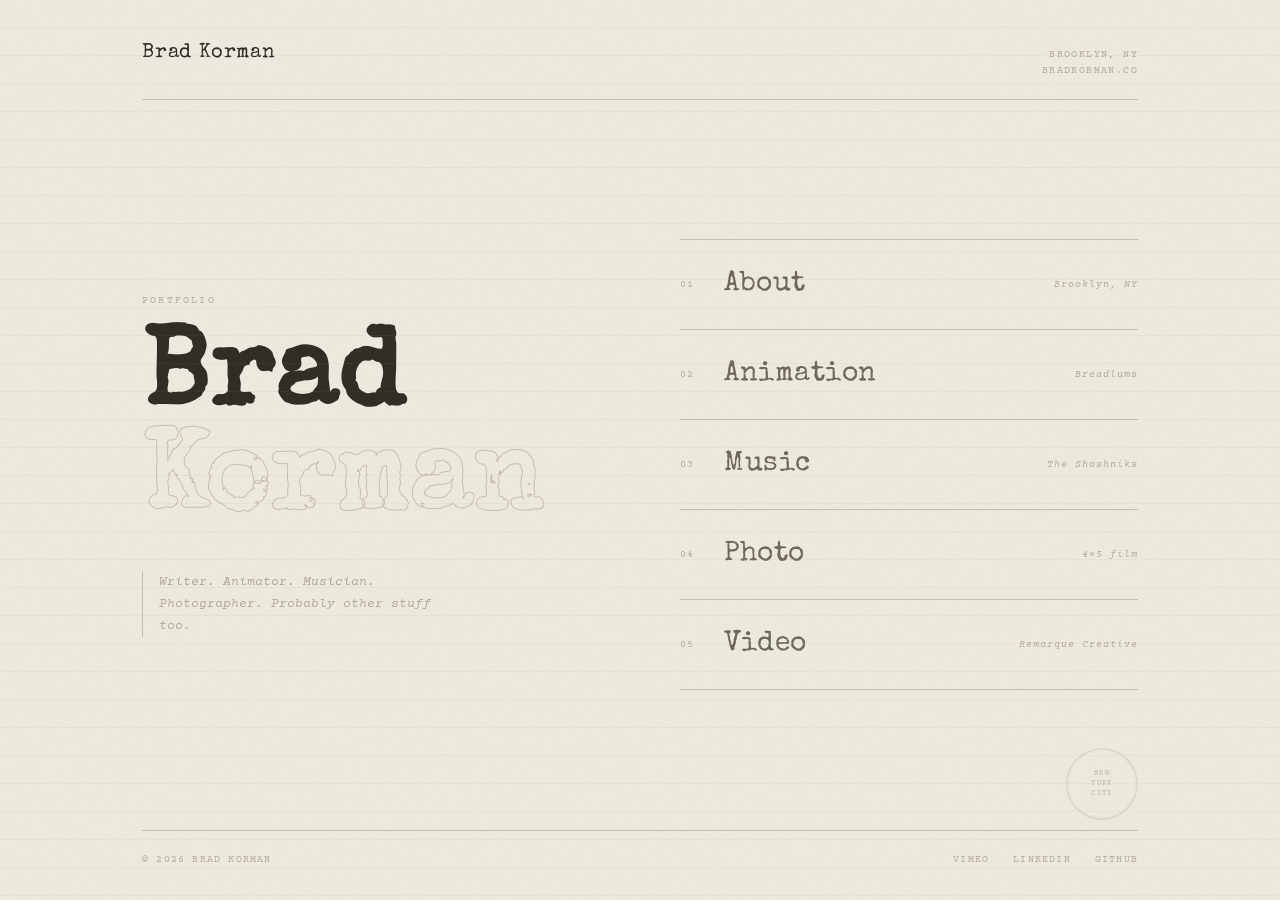
==== index.html @ 0c5d9c8d "site refresh" ====
<!DOCTYPE html>
<html lang="en">
<head>
  <meta charset="UTF-8">
  <meta name="viewport" content="width=device-width, initial-scale=1.0">
  <meta name="description" content="Brad Korman — Writer, animator, musician, and photographer based in Brooklyn, NY.">
  <title>Brad Korman</title>
  <link rel="preconnect" href="https://fonts.googleapis.com">
  <link rel="preconnect" href="https://fonts.gstatic.com" crossorigin>
  <link href="https://fonts.googleapis.com/css2?family=Special+Elite&family=Courier+Prime:ital,wght@0,400;0,700;1,400&display=swap" rel="stylesheet">
  <link rel="stylesheet" href="style.css">
  <style>
    /* Homepage-specific styles */
    main {
      display: grid;
      grid-template-columns: 1fr 1fr;
      gap: 80px;
      align-items: center;
      padding: 72px 0;
    }

    /* Large display name */
    .headline {
      font-family: 'Special Elite', cursive;
      font-size: clamp(64px, 9vw, 110px);
      line-height: 0.95;
      color: var(--ink);
      letter-spacing: 0.01em;
      margin-bottom: 32px;
    }

    /* Outlined "ghost" version of last name */
    .headline .ghost {
      display: block;
      color: transparent;
      -webkit-text-stroke: 1px var(--rule);
    }

    .eyebrow {
      font-size: 10px;
      letter-spacing: 0.22em;
      color: var(--ink-faint);
      text-transform: uppercase;
      margin-bottom: 20px;
      display: block;
    }

    /* Short tagline beneath the name */
    .tagline {
      font-size: 13px;
      color: var(--ink-faint);
      font-style: italic;
      line-height: 1.7;
      max-width: 320px;
      border-left: 1px solid var(--rule);
      padding-left: 16px;
    }

    /* Navigation list — right column */
    .nav-list {
      list-style: none;
      border-top: 1px solid var(--rule);
    }

    .nav-list li {
      border-bottom: 1px solid var(--rule);
    }

    .nav-list a {
      display: grid;
      grid-template-columns: 28px 1fr auto;
      align-items: center;
      gap: 16px;
      padding: 20px 0;
      text-decoration: none;
      transition: padding-left 0.2s ease;
    }

    .nav-list a:hover {
      padding-left: 6px;
    }

    .nav-list a:hover .nav-label {
      color: var(--ink);
    }

    .nav-num {
      font-size: 10px;
      letter-spacing: 0.12em;
      color: var(--ink-faint);
    }

    .nav-label {
      font-family: 'Special Elite', cursive;
      font-size: 28px;
      color: var(--ink-mid);
      letter-spacing: 0.02em;
      transition: color 0.15s;
    }

    .nav-desc {
      font-size: 10px;
      letter-spacing: 0.1em;
      color: var(--ink-faint);
      font-style: italic;
      text-align: right;
    }

    /* Small decorative stamp — bottom right */
    .stamp {
      position: absolute;
      bottom: 80px;
      right: 52px;
      width: 72px;
      height: 72px;
      border: 2px solid var(--rule);
      border-radius: 50%;
      display: flex;
      flex-direction: column;
      align-items: center;
      justify-content: center;
      gap: 2px;
      opacity: 0.4;
      pointer-events: none;
    }

    .stamp-text {
      font-size: 7px;
      letter-spacing: 0.18em;
      text-transform: uppercase;
      color: var(--ink-mid);
      text-align: center;
      line-height: 1.4;
    }
  </style>
</head>
<body>
  <div class="page">
    <header>
      <a href="index.html" class="site-id">Brad Korman</a>
      <div class="header-tag">
        Brooklyn, NY<br>
        bradkorman.co
      </div>
    </header>

    <main class="fadein">
      <!-- Left: name + tagline -->
      <div>
        <span class="eyebrow">Portfolio</span>
        <h1 class="headline">
          <span>Brad</span>
          <span class="ghost">Korman</span>
        </h1>
        <p class="tagline">Writer. Animator. Musician.<br>Photographer. Probably other stuff too.</p>
      </div>

      <!-- Right: section navigation -->
      <nav aria-label="Main navigation">
        <ul class="nav-list">
          <li>
            <a href="about.html">
              <span class="nav-num">01</span>
              <span class="nav-label">About</span>
              <span class="nav-desc">Brooklyn, NY</span>
            </a>
          </li>
          <li>
            <a href="animation.html">
              <span class="nav-num">02</span>
              <span class="nav-label">Animation</span>
              <span class="nav-desc">Breadlums</span>
            </a>
          </li>
          <li>
            <a href="music.html">
              <span class="nav-num">03</span>
              <span class="nav-label">Music</span>
              <span class="nav-desc">The Shashniks</span>
            </a>
          </li>
          <li>
            <a href="photo.html">
              <span class="nav-num">04</span>
              <span class="nav-label">Photo</span>
              <span class="nav-desc">4×5 film</span>
            </a>
          </li>
          <li>
            <a href="video.html">
              <span class="nav-num">05</span>
              <span class="nav-label">Video</span>
              <span class="nav-desc">Remarque Creative</span>
            </a>
          </li>
        </ul>
      </nav>
    </main>

    <!-- Decorative stamp -->
    <div class="stamp" aria-hidden="true">
      <span class="stamp-text">New<br>York<br>City</span>
    </div>

    <footer>
      <span class="footer-left">© 2026 Brad Korman</span>
      <div class="footer-links">
        <a href="https://vimeo.com/remarquecreative" target="_blank">Vimeo</a>
        <a href="https://www.linkedin.com/in/brad-korman/" target="_blank">LinkedIn</a>
        <a href="https://github.com/MadNeat-O" target="_blank">GitHub</a>
      </div>
    </footer>
  </div>
</body>
</html>
---- style.css ----
/* ============================================================
   Brad Korman — bradkorman.co
   Shared stylesheet for all pages
   Fonts: Special Elite (display), Courier Prime (body)
   ============================================================ */

/* --- Reset --- */
*, *::before, *::after {
  box-sizing: border-box;
  margin: 0;
  padding: 0;
}

/* --- Variables --- */
:root {
  --bg:       #f0ebe0;  /* warm paper background */
  --ink:      #2a2620;  /* near-black ink */
  --ink-mid:  #6b6458;  /* mid-tone ink */
  --ink-faint:#b0a898;  /* faint/muted ink */
  --rule:     #c8bfad;  /* borders and rules */
}

/* --- Base --- */
html, body {
  min-height: 100%;
  background: var(--bg);
  color: var(--ink);
  font-family: 'Courier Prime', monospace;
  font-size: 14px;
  line-height: 1.75;
}

/* Paper grain texture overlay */
body::before {
  content: '';
  position: fixed;
  inset: 0;
  background-image: url("data:image/svg+xml,%3Csvg xmlns='http://www.w3.org/2000/svg' width='300' height='300'%3E%3Cfilter id='paper'%3E%3CfeTurbulence type='fractalNoise' baseFrequency='0.65' numOctaves='6' stitchTiles='stitch'/%3E%3CfeColorMatrix type='saturate' values='0'/%3E%3C/filter%3E%3Crect width='300' height='300' filter='url(%23paper)' opacity='0.09'/%3E%3C/svg%3E");
  background-size: 300px 300px;
  pointer-events: none;
  z-index: 998;
}

/* Subtle ruled-paper lines */
body::after {
  content: '';
  position: fixed;
  inset: 0;
  background-image: repeating-linear-gradient(
    180deg,
    transparent 0px,
    transparent 27px,
    rgba(160,145,120,0.09) 27px,
    rgba(160,145,120,0.09) 28px
  );
  pointer-events: none;
  z-index: 997;
}

/* --- Page wrapper --- */
.page {
  min-height: 100vh;
  display: grid;
  grid-template-rows: auto 1fr auto;
  padding: 0 52px;
  max-width: 1100px;
  margin: 0 auto;
  position: relative;
}

/* --- Header --- */
header {
  padding: 36px 0 20px;
  display: flex;
  justify-content: space-between;
  align-items: baseline;
  border-bottom: 1px solid var(--rule);
}

.site-id {
  font-family: 'Special Elite', cursive;
  font-size: 20px;
  letter-spacing: 0.04em;
  color: var(--ink);
  text-decoration: none;
}

/* Top nav (interior pages) */
nav.top-nav {
  display: flex;
  gap: 28px;
}

nav.top-nav a {
  font-family: 'Courier Prime', monospace;
  font-size: 11px;
  letter-spacing: 0.12em;
  color: var(--ink-faint);
  text-decoration: none;
  text-transform: uppercase;
  transition: color 0.15s;
}

nav.top-nav a:hover    { color: var(--ink-mid); }
nav.top-nav a.active   { color: var(--ink); border-bottom: 1px solid var(--ink); padding-bottom: 1px; }

/* Header tag (homepage) */
.header-tag {
  font-size: 10px;
  letter-spacing: 0.14em;
  color: var(--ink-faint);
  text-transform: uppercase;
  text-align: right;
  line-height: 1.6;
}

/* --- Footer --- */
footer {
  padding: 20px 0 32px;
  border-top: 1px solid var(--rule);
  display: flex;
  justify-content: space-between;
  align-items: center;
}

.footer-left {
  font-size: 10px;
  letter-spacing: 0.12em;
  color: var(--ink-faint);
  text-transform: uppercase;
}

.footer-links {
  display: flex;
  gap: 24px;
}

.footer-links a {
  font-size: 10px;
  letter-spacing: 0.12em;
  color: var(--ink-faint);
  text-decoration: none;
  text-transform: uppercase;
  transition: color 0.15s;
}

.footer-links a:hover { color: var(--ink); }

/* --- Shared typography --- */
.page-label {
  font-size: 10px;
  letter-spacing: 0.2em;
  color: var(--ink-faint);
  text-transform: uppercase;
  margin-bottom: 40px;
  display: block;
}

.page-title {
  font-family: 'Special Elite', cursive;
  font-size: 48px;
  line-height: 1;
  color: var(--ink);
  letter-spacing: 0.01em;
}

/* --- Shared components --- */

/* Tags */
.tag {
  font-size: 9px;
  letter-spacing: 0.12em;
  text-transform: uppercase;
  color: var(--ink-mid);
  border: 1px solid var(--rule);
  padding: 3px 8px;
  font-family: 'Courier Prime', monospace;
}

/* External link with underline */
.visit-link {
  display: inline-flex;
  align-items: center;
  gap: 8px;
  font-size: 11px;
  letter-spacing: 0.15em;
  text-transform: uppercase;
  color: var(--ink);
  text-decoration: none;
  border-bottom: 1px solid var(--ink);
  padding-bottom: 2px;
  transition: color 0.15s, border-color 0.15s;
}

.visit-link:hover {
  color: var(--ink-mid);
  border-color: var(--ink-mid);
}

/* Page fade-in animation */
@keyframes fadein {
  from { opacity: 0; transform: translateY(8px); }
  to   { opacity: 1; transform: translateY(0); }
}

.fadein {
  animation: fadein 0.35s ease-out forwards;
}
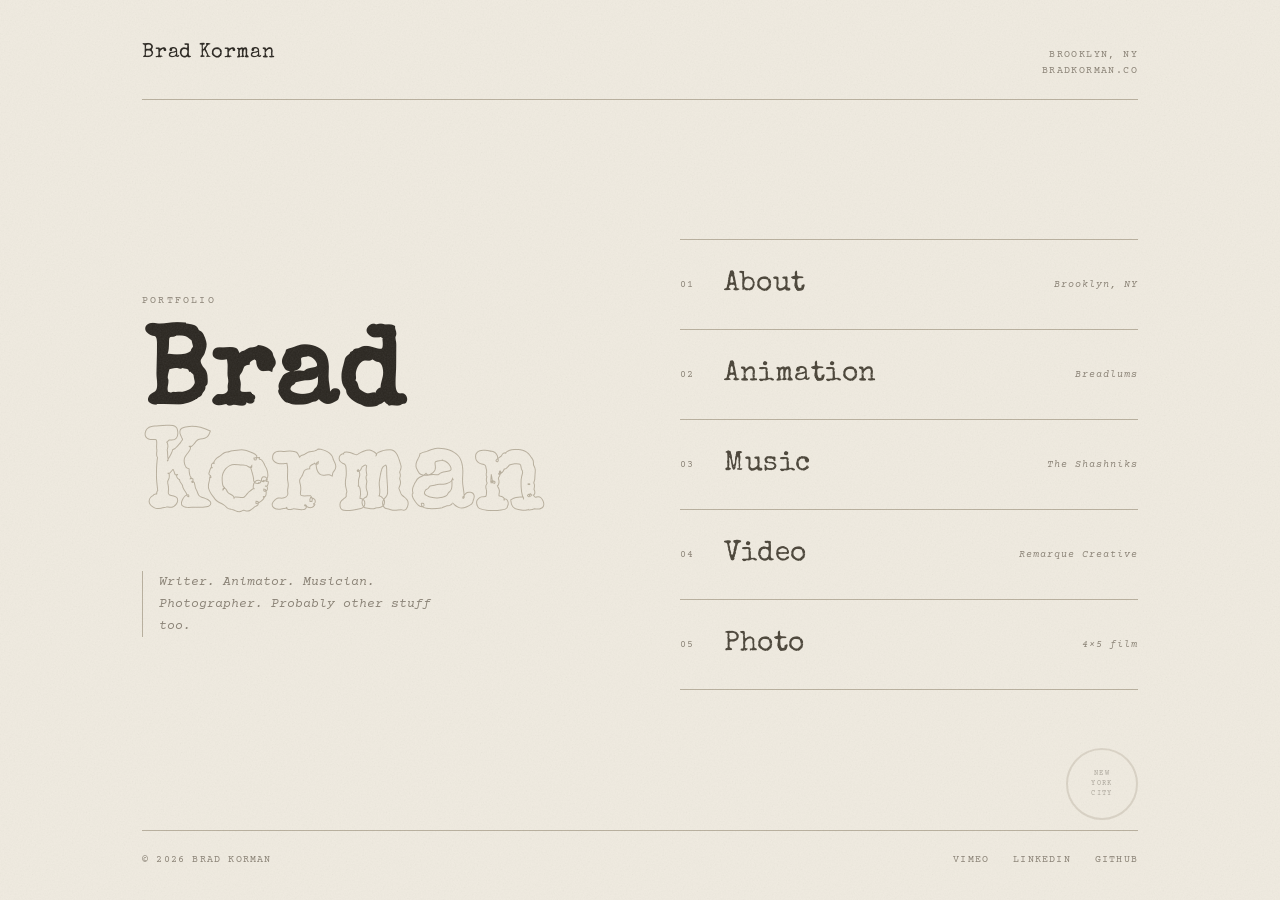
==== commit 591587c5: "updated video page and styles" ====
--- a/index.html
+++ b/index.html
@@ -144,7 +144,7 @@
       </div>
     </header>
 
-    <main class="fadein">
+    <main class="fadein home-main">
       <!-- Left: name + tagline -->
       <div>
         <span class="eyebrow">Portfolio</span>
@@ -180,17 +180,17 @@
             </a>
           </li>
           <li>
+            <a href="video.html">
+              <span class="nav-num">04</span>
+              <span class="nav-label">Video</span>
+              <span class="nav-desc">Remarque Creative</span>
+            </a>
+          </li>
+          <li>
             <a href="photo.html">
-              <span class="nav-num">04</span>
+              <span class="nav-num">05</span>
               <span class="nav-label">Photo</span>
               <span class="nav-desc">4×5 film</span>
-            </a>
-          </li>
-          <li>
-            <a href="video.html">
-              <span class="nav-num">05</span>
-              <span class="nav-label">Video</span>
-              <span class="nav-desc">Remarque Creative</span>
             </a>
           </li>
         </ul>
--- a/style.css
+++ b/style.css
@@ -15,9 +15,9 @@
 :root {
   --bg:       #f0ebe0;  /* warm paper background */
   --ink:      #2a2620;  /* near-black ink */
-  --ink-mid:  #6b6458;  /* mid-tone ink */
-  --ink-faint:#b0a898;  /* faint/muted ink */
-  --rule:     #c8bfad;  /* borders and rules */
+  --ink-mid:  #4a4438;  /* mid-tone ink — darker for contrast */
+  --ink-faint:#8a8275;  /* faint/muted ink — darker for contrast */
+  --rule:     #b8af9d;  /* borders and rules — slightly darker */
 }
 
 /* --- Base --- */
@@ -41,21 +41,7 @@
   z-index: 998;
 }
 
-/* Subtle ruled-paper lines */
-body::after {
-  content: '';
-  position: fixed;
-  inset: 0;
-  background-image: repeating-linear-gradient(
-    180deg,
-    transparent 0px,
-    transparent 27px,
-    rgba(160,145,120,0.09) 27px,
-    rgba(160,145,120,0.09) 28px
-  );
-  pointer-events: none;
-  z-index: 997;
-}
+/* Ruled lines removed */
 
 /* --- Page wrapper --- */
 .page {
@@ -206,3 +192,256 @@
 .fadein {
   animation: fadein 0.35s ease-out forwards;
 }
+
+/* ============================================================
+   RESPONSIVE — Mobile styles
+   Breakpoint: 768px and below
+   ============================================================ */
+
+@media (max-width: 768px) {
+
+  /* --- Page padding --- */
+  .page {
+    padding: 0 24px;
+  }
+
+  /* --- Header --- */
+  header {
+    padding: 24px 0 16px;
+    flex-direction: column;
+    gap: 16px;
+    align-items: flex-start;
+  }
+
+  /* Nav wraps and uses smaller text */
+  nav.top-nav {
+    gap: 16px;
+    flex-wrap: wrap;
+  }
+
+  nav.top-nav a {
+    font-size: 10px;
+    letter-spacing: 0.08em;
+  }
+
+  /* --- Page title --- */
+  .page-title {
+    font-size: 36px;
+  }
+
+  /* --- Footer --- */
+  footer {
+    flex-direction: column;
+    align-items: flex-start;
+    gap: 12px;
+    padding: 16px 0 28px;
+  }
+
+  .footer-links {
+    gap: 16px;
+  }
+}
+
+/* ============================================================
+   RESPONSIVE — Homepage (index.html)
+   ============================================================ */
+
+@media (max-width: 768px) {
+
+  /* Stack two columns */
+  main.home-main {
+    grid-template-columns: 1fr;
+    gap: 40px;
+    padding: 48px 0 60px;
+  }
+
+  /* Scale down the big name */
+  .headline {
+    font-size: clamp(52px, 16vw, 80px);
+    margin-bottom: 24px;
+  }
+
+  .tagline {
+    font-size: 13px;
+    max-width: 100%;
+  }
+
+  /* Nav list tighter on mobile */
+  .nav-list a {
+    padding: 16px 0;
+  }
+
+  .nav-label {
+    font-size: 24px;
+  }
+
+  .nav-desc {
+    display: none; /* hide side hints on small screens */
+  }
+
+  /* Hide stamp on mobile */
+  .stamp {
+    display: none;
+  }
+}
+
+/* ============================================================
+   RESPONSIVE — About (about.html)
+   ============================================================ */
+
+@media (max-width: 768px) {
+
+  /* Stack two columns */
+  main.about-main {
+    grid-template-columns: 1fr;
+    gap: 40px;
+    padding: 48px 0 60px;
+  }
+
+  /* Photo block shorter on mobile */
+  .photo-block {
+    aspect-ratio: 4 / 3;
+    margin-top: 0;
+  }
+
+  .bio {
+    margin-bottom: 40px;
+  }
+
+  /* Hide coffee stain on mobile */
+  .stain {
+    display: none;
+  }
+}
+
+/* ============================================================
+   RESPONSIVE — Animation (animation.html)
+   ============================================================ */
+
+@media (max-width: 768px) {
+
+  main.animation-main {
+    padding: 48px 0 60px;
+  }
+
+  /* Stack info + video vertically */
+  .video-layout {
+    grid-template-columns: 1fr;
+    gap: 32px;
+  }
+
+  /* Vertical video: cap the height so it doesn't take the whole screen */
+  .video-wrap-vertical {
+    padding-top: 0;
+    height: 480px;
+  }
+
+  .project-header {
+    flex-direction: column;
+    gap: 4px;
+    align-items: flex-start;
+  }
+
+  .project-name {
+    font-size: 26px;
+  }
+
+  .more-section {
+    flex-direction: column;
+    gap: 16px;
+    align-items: flex-start;
+  }
+}
+
+/* ============================================================
+   RESPONSIVE — Music (music.html)
+   ============================================================ */
+
+@media (max-width: 768px) {
+
+  main.music-main {
+    padding: 48px 0 60px;
+  }
+
+  .content-layout {
+    grid-template-columns: 1fr;
+    gap: 40px;
+  }
+
+  .more-section {
+    flex-direction: column;
+    gap: 16px;
+    align-items: flex-start;
+  }
+}
+
+/* ============================================================
+   RESPONSIVE — Photo (photo.html)
+   ============================================================ */
+
+@media (max-width: 768px) {
+
+  main.photo-main {
+    padding: 48px 0 60px;
+  }
+
+  .page-header {
+    flex-direction: column;
+    gap: 8px;
+    align-items: flex-start;
+  }
+
+  .page-context {
+    text-align: left;
+  }
+
+  /* 2-column grid on mobile */
+  .photo-grid {
+    grid-template-columns: repeat(2, 1fr);
+    gap: 2px;
+  }
+
+  /* Wide items still span 2 on mobile (works fine at 2-col) */
+  .photo-item.wide {
+    grid-column: span 2;
+  }
+
+  /* Lightbox nav arrows closer to center on small screens */
+  .lightbox-prev { left: 8px; }
+  .lightbox-next { right: 8px; }
+}
+
+/* ============================================================
+   RESPONSIVE — Video (video.html)
+   ============================================================ */
+
+@media (max-width: 768px) {
+
+  main.video-main {
+    padding: 48px 0 60px;
+  }
+
+  /* Stack video entries, disable the flip alternation */
+  .video-entry,
+  .video-entry.flip {
+    grid-template-columns: 1fr;
+    direction: ltr;
+    gap: 24px;
+    padding: 32px 0;
+  }
+
+  .video-entry .video-info,
+  .video-entry.flip .video-info {
+    direction: ltr;
+  }
+
+  .video-title {
+    font-size: 18px;
+  }
+
+  .archive-note {
+    flex-direction: column;
+    gap: 16px;
+    align-items: flex-start;
+  }
+}
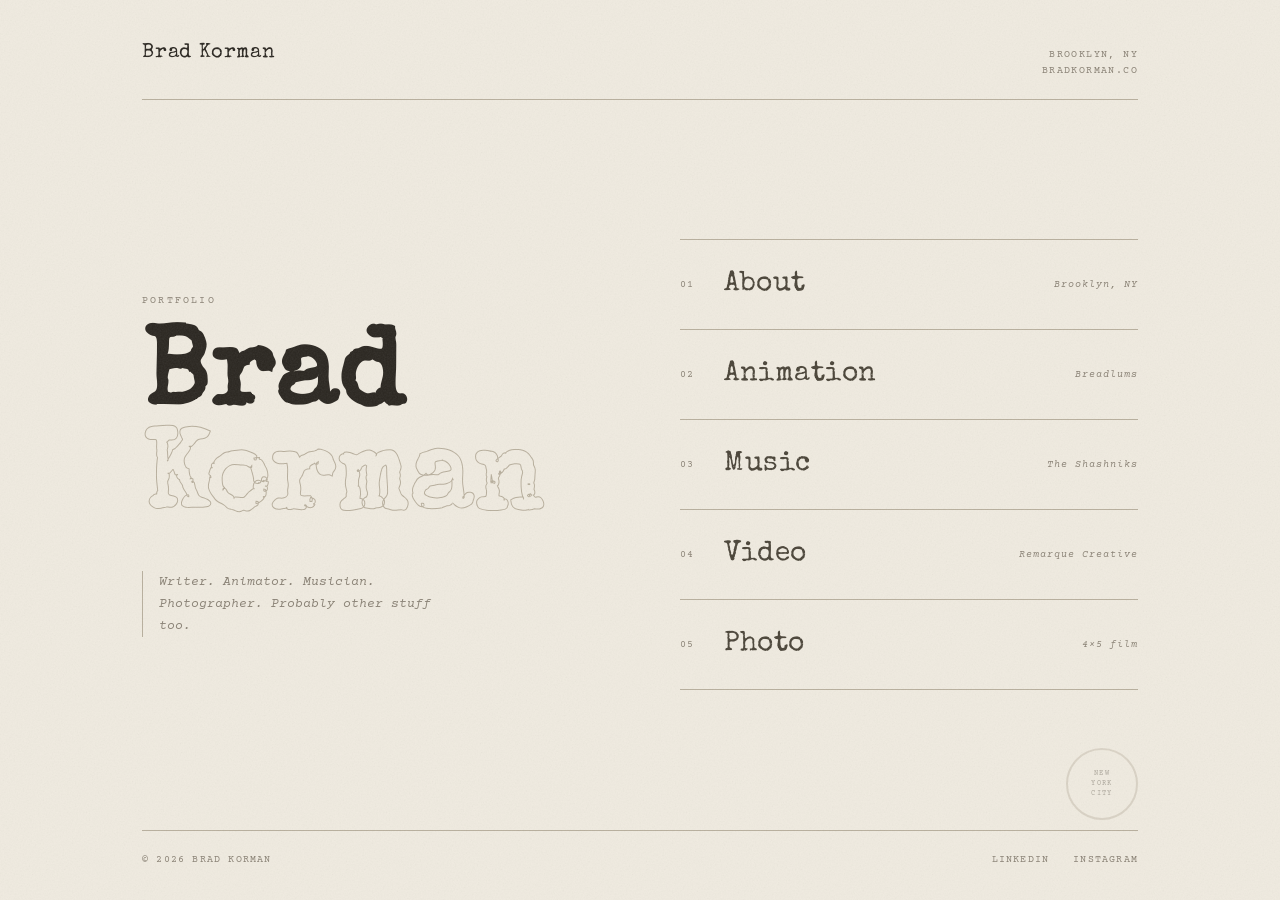
==== commit e3c5aef6: "updated footer links and photo" ====
--- a/index.html
+++ b/index.html
@@ -205,9 +205,8 @@
     <footer>
       <span class="footer-left">© 2026 Brad Korman</span>
       <div class="footer-links">
-        <a href="https://vimeo.com/remarquecreative" target="_blank">Vimeo</a>
         <a href="https://www.linkedin.com/in/brad-korman/" target="_blank">LinkedIn</a>
-        <a href="https://github.com/MadNeat-O" target="_blank">GitHub</a>
+        <a href="https://www.instagram.com/bkfrmbk/" target="_blank">Instagram</a>
       </div>
     </footer>
   </div>
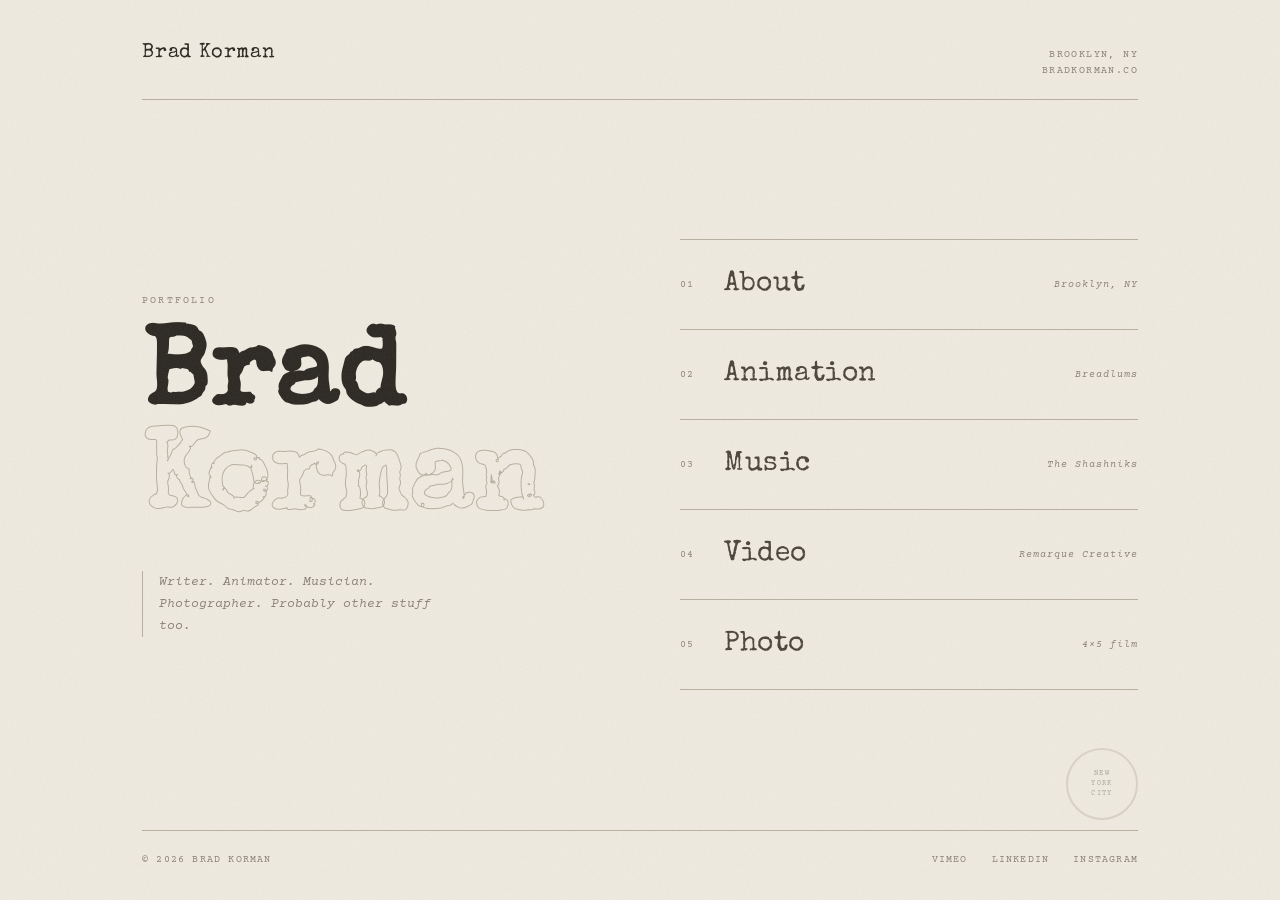
==== commit 96891d81: "updated mobile view of music and video and footer links" ====
--- a/index.html
+++ b/index.html
@@ -205,6 +205,7 @@
     <footer>
       <span class="footer-left">© 2026 Brad Korman</span>
       <div class="footer-links">
+        <a href="https://vimeo.com/remarquecreative" target="_blank">Vimeo</a>
         <a href="https://www.linkedin.com/in/brad-korman/" target="_blank">LinkedIn</a>
         <a href="https://www.instagram.com/bkfrmbk/" target="_blank">Instagram</a>
       </div>
--- a/style.css
+++ b/style.css
@@ -368,6 +368,10 @@
     gap: 40px;
   }
 
+  /* On mobile: Spotify embed (second child) appears first, text second */
+  .content-layout > *:first-child { order: 2; }
+  .content-layout > *:last-child  { order: 1; }
+
   .more-section {
     flex-direction: column;
     gap: 16px;
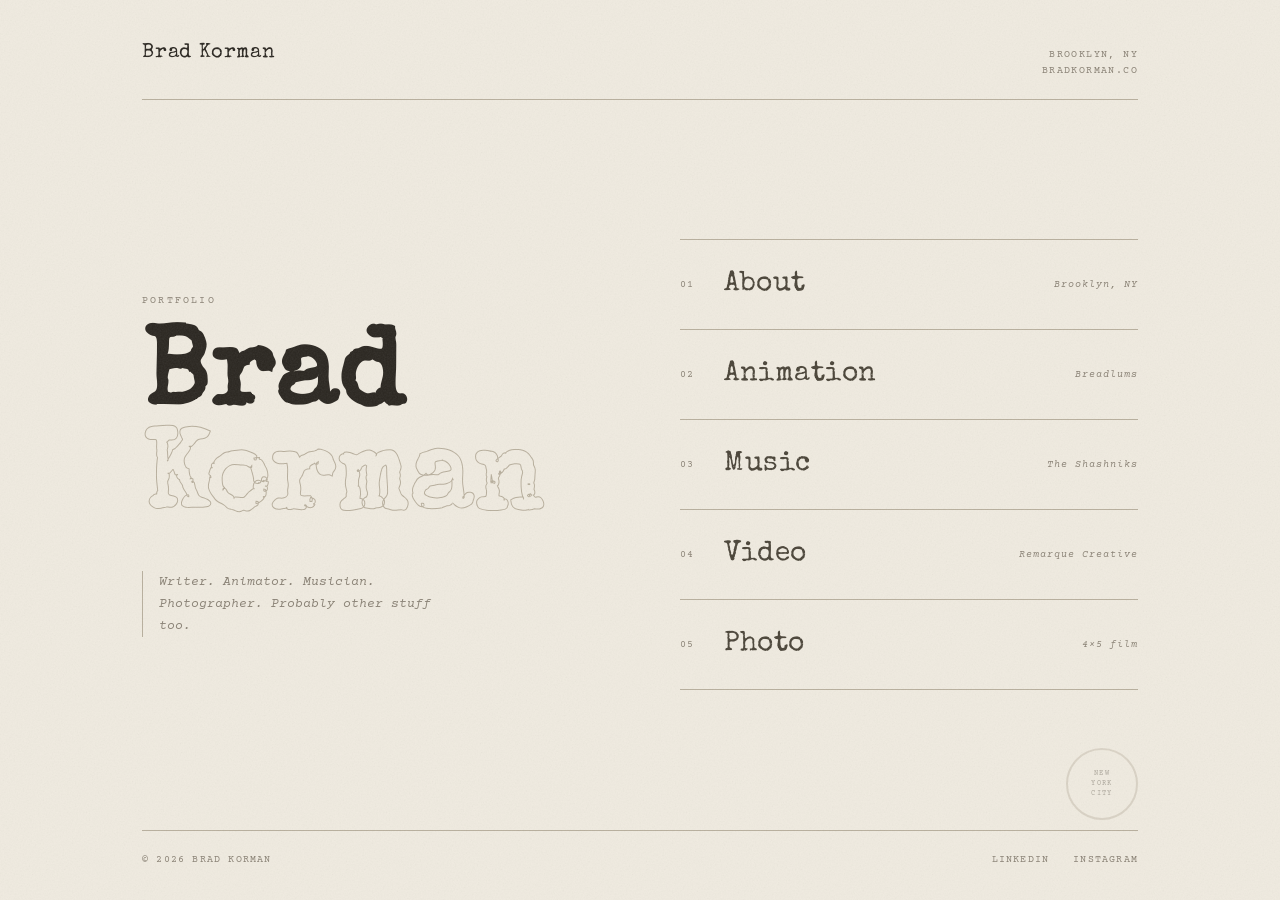
==== commit 1099d258: "fixing mobile view" ====
--- a/index.html
+++ b/index.html
@@ -205,7 +205,6 @@
     <footer>
       <span class="footer-left">© 2026 Brad Korman</span>
       <div class="footer-links">
-        <a href="https://vimeo.com/remarquecreative" target="_blank">Vimeo</a>
         <a href="https://www.linkedin.com/in/brad-korman/" target="_blank">LinkedIn</a>
         <a href="https://www.instagram.com/bkfrmbk/" target="_blank">Instagram</a>
       </div>
--- a/style.css
+++ b/style.css
@@ -28,6 +28,7 @@
   font-family: 'Courier Prime', monospace;
   font-size: 14px;
   line-height: 1.75;
+  overflow-x: hidden;
 }
 
 /* Paper grain texture overlay */
@@ -326,8 +327,15 @@
 
   /* Stack info + video vertically */
   .video-layout {
-    grid-template-columns: 1fr;
+    display: flex;
+    flex-direction: column;
     gap: 32px;
+    min-width: 0;
+  }
+
+  .video-layout > * {
+    width: 100%;
+    min-width: 0;
   }
 
   /* Vertical video: cap the height so it doesn't take the whole screen */
@@ -364,8 +372,15 @@
   }
 
   .content-layout {
-    grid-template-columns: 1fr;
+    display: flex;
+    flex-direction: column;
     gap: 40px;
+    min-width: 0;
+  }
+
+  .content-layout > * {
+    min-width: 0;
+    width: 100%;
   }
 
   /* On mobile: Spotify embed (second child) appears first, text second */
